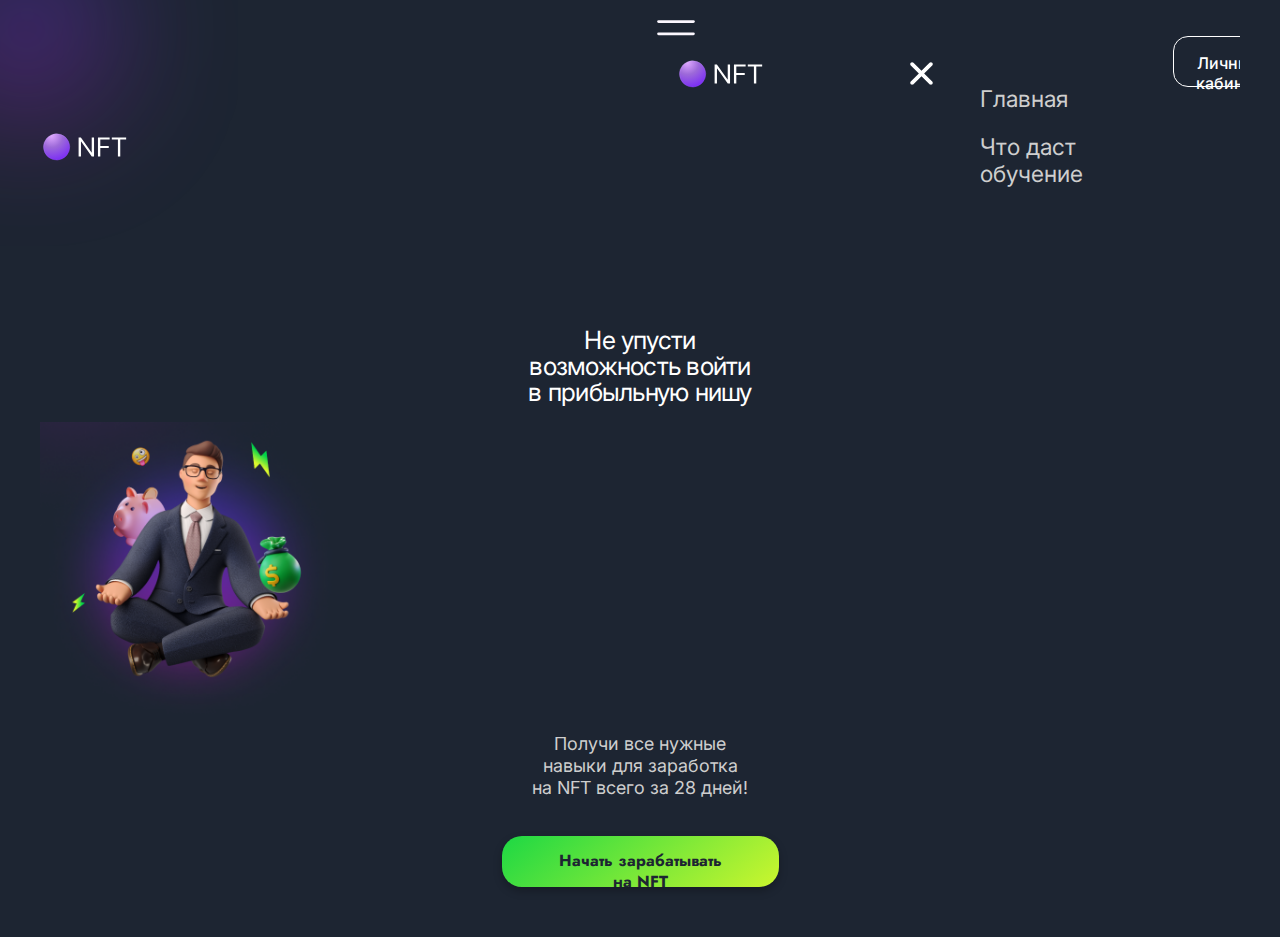
==== index.html @ 5c5ecce5 "feat: create main page (screen size 320px)" ====
<!DOCTYPE html>
<html lang="en">
<head>
  <meta charset="UTF-8">
  <meta name="viewport" content="width=device-width, initial-scale=1.0">
  <title>NFT</title>
  <link rel="preconnect" href="https://fonts.googleapis.com">
  <link rel="preconnect" href="https://fonts.gstatic.com" crossorigin>
  <link href="https://fonts.googleapis.com/css2?family=Jost&family=Inter&display=swap" rel="stylesheet">
  <link href="assets/reset.css" rel="stylesheet">
  <link href="assets/ui-kit/ui-kit.css" rel="stylesheet">
  <link href="style.css" rel="stylesheet">
  <script src="script.js"></script>
</head>
<body>
  <section class="cover__section">
    <div class="wrapper__section">
      <header class="header__section">
        <div class="header__logo-container">
          <img class="header__logo-icon" src="images/logo.svg">
        </div>
        <nav class="header__links-container">
          <input id="burger-checkbox" class="navigation__burger-checkbox" type="checkbox">
          <label class="navigation__burger-label" for="burger-checkbox">
            <img class="navigation__burger-button" src="images/burger.svg">
          </label>
          <div class="navigation__burger-menu">
            <label class="navigation__burger-label navigation__burger-label-position" for="burger-checkbox">
              <div class="header__logo-container">
                <img class="header__burger-logo-icon" src="images/logo.svg">
              </div>
              <img class="navigation__burger-button navigation__burger-button-close" src="images/close.svg">
            </label>
            <ul class="header__links-list">
              <li>
                <a class="header__links-text">Главная</a>
              </li>
              <li>
                <a class="header__links-text">Что даст обучение</a>
              </li>
            </ul>
            <button class="pa-button-normal header__button">Личный кабинет</button>
          </div>
        </nav>
      </header>
      <div class="cover__content-section">
        <div class="cover__content-container">
          <div class="cover__text-container">
            <h2 class="cover__header">Не упусти<br>возможность войти<br>в прибыльную нишу</h2>
          </div>
          <img class="cover__images" src="images/man_1.png" alt="man">
          <div class="cover__description">
            Получи все нужные<br>навыки для заработка<br>на NFT всего за 28 дней!
          </div>
          <button class="nft-button-normal cover__button">Начать зарабатывать на NFT</button>
        </div>
      </div>
    </div>
  </section>
</body>
</html>
---- assets/ui-kit/ui-kit.css ----
:root {
  --color-dark: #1d2532;
  --color-white: #ffffff;
  --color-grey: #24242480;
  --color-green: #c3f33b;
}

.nft-button-normal,
.nft-button-active {
  border-radius: 20px;
  background: var(--gr, linear-gradient(141deg, #1DD844 0%, #CBF62E 100%));
  box-shadow: 0px 4px 9px 0px rgba(0, 0, 0, 0.25);
  border: none;
  outline: none;
  padding: 20px 30px;
  cursor: pointer;

  color: var(--color-dark);
  text-align: center;
  font-family: Jost;
  font-size: 20px;
  font-style: normal;
  font-weight: 700;
  line-height: 130%;
}

.nft-button-normal:hover {
  border-radius: 20px;
  background: var(--gr, linear-gradient(141deg, #1DD844 0%, #CBF62E 100%));
  box-shadow: 0px 4px 9px 0px rgba(0, 0, 0, 0.25);
}

.nft-button-disabled {
  border-radius: 20px;
  background: var(--gr, linear-gradient(141deg, #1DD844 0%, #CBF62E 100%));
  border: none;
  outline: none;
  padding: 20px 30px;
  cursor: pointer;

  color: var(--color-grey);
  text-align: center;
  font-family: Jost;
  font-size: 20px;
  font-style: normal;
  font-weight: 500;
  line-height: 130%;
}

.pa-button-normal,
.pa-button-disabled {
  border-radius: 15px;
  border: 1px solid var(--color-white);
  background: none;
  outline: none;
  padding: 16px 22px;
  cursor: pointer;

  color: var(--color-white);
  font-family: Inter;
  font-size: 16px;
  font-style: normal;
  font-weight: 500;
  line-height: normal;
}

.pa-button-normal:hover {
  border-radius: 15px;
  border: 1px solid var(--color-green);
  color: var(--color-green);
}

.pa-button-active{
  border-radius: 15px;
  border: 1px solid var(--color-green);
  background: rgba(224, 255, 172, 0.05);
  backdrop-filter: blur(7.5px);
  padding: 16px 22px;
  outline: none;
  padding: 16px 22px;
  cursor: pointer;

  color: var(--color-green);
  font-family: Inter;
  font-size: 16px;
  font-style: normal;
  font-weight: 500;
  line-height: normal;
}
---- style.css ----
.wrapper__section {
  width: 288px;
  margin: auto;
}

@media screen and (min-width: 768px) {
  .wrapper__section {
    width: 708px;
    margin: auto;
  }
}

@media screen and (min-width: 1280px) {
  .wrapper__section {
    width: 1200px;
    margin: auto;
  }
}

@media screen and (min-width: 1440px) {
  .wrapper__section {
    width: 1400px;
    margin: auto;
  }
}

@media screen and (min-width: 1920px) {
  .wrapper__section {
    width: 1280px;
    margin: auto;
  }
}

.cover__section {
  padding: 20px 0 50px 0;
  background: var(--color-dark);
  background-image: url(images/ellipse.svg);
  background-size: 237.713px;
  background-position-x: left;
  background-repeat: no-repeat;
}

@media screen and (min-width: 1920px) {
  .cover__section {
    padding: 30px 0 135px 0;
  }
}

.header__section {
  display: flex;
  justify-content: space-between;
  align-items: center;
}

.header__logo-icon {
  width: 89px;
  height: 36px;
}

.header__burger-logo-icon {
  width: 89px;
  height: 36px;
  margin: 20px 134px 0 20px;
}

.header__links-container {

}

.navigation__burger-checkbox {
  display: none;
}

.navigation__burger-label {
  display: flex;
}

.navigation__burger-button {
  display: block;
  width: 40px;
  height: 16px;
  transition-duration: 500ms;
  cursor: pointer;
}

.navigation__burger-button-close {
  width: 45px;
  height: 45px;
  margin: 15px 16px 0 0;
}

.navigation__burger-checkbox:checked ~ .navigation__burger-label .navigation__burger-button,
.navigation__burger-checkbox:checked ~ .header__links-container .navigation__burger-button {
  transform: rotate(810deg);
  transition-duration: 1500ms;
  width: 32px;
  height: 32px;
}

.navigation__burger-menu {
  position: fixed;
  top: 0;
  right: -304px;
  overflow-y: auto;
  display: flex;
  flex-direction: column;
  width: 304px;
  border-radius: 0px 0px 0px 30px;
  background: #293344;
  transition: all 500ms cubic-bezier(0.68, -0.55, 0.27, 1.55);
}

@media screen and (min-width: 1280px) {
  .navigation__burger-menu {
    position: static;
    flex-direction: row;
    padding: 0;
    background: none;
    width: 584px;
  }
}

.navigation__burger-checkbox:checked ~ .navigation__burger-menu {
  right: 0;
  transition-duration: 1500ms;
}

.header__links-list {
  display: flex;
  flex-direction: column;
  align-items: flex-start;
  gap: 20px;
  list-style-type: none;
  margin: 50px 70px 90px 20px;
  
  color: #CECECE;
  font-family: Inter;
  font-size: 23px;
  font-style: normal;
  font-weight: 400;
  line-height: 120%;
  padding: 0;
}

.header__links-text {
  cursor: pointer;
}

.header__button {
  width: 175px;
  height: 51px;
  margin: 0 109px 60px 20px;
}

.cover__content-section {

}

.cover__content-container {

}

.cover__text-container {
  margin: 48px 0 16px 0;
}

.cover__header {
  color: var(--color-white);
  text-align: center;
  font-family: Inter;
  font-size: 25px;
  font-style: normal;
  font-weight: 400;
  line-height: 105%;
  letter-spacing: -0.75px;
  margin: 0;
}

.cover__images {
  display: block;
  width: 300px;;
}

.cover__description {
  color: #CECECE;
  text-align: center;
  font-family: Inter;
  font-size: 18px;
  font-style: normal;
  font-weight: 400;
  line-height: 120%;
  width: 239px;
  height: 63px;
  margin: 11px auto 40px auto;
}

.cover__button {
  display: block;
  width: 277px;
  height: 51px;
  font-size: 16px;
  margin: 0 auto;
  padding: 15px 30px;
}
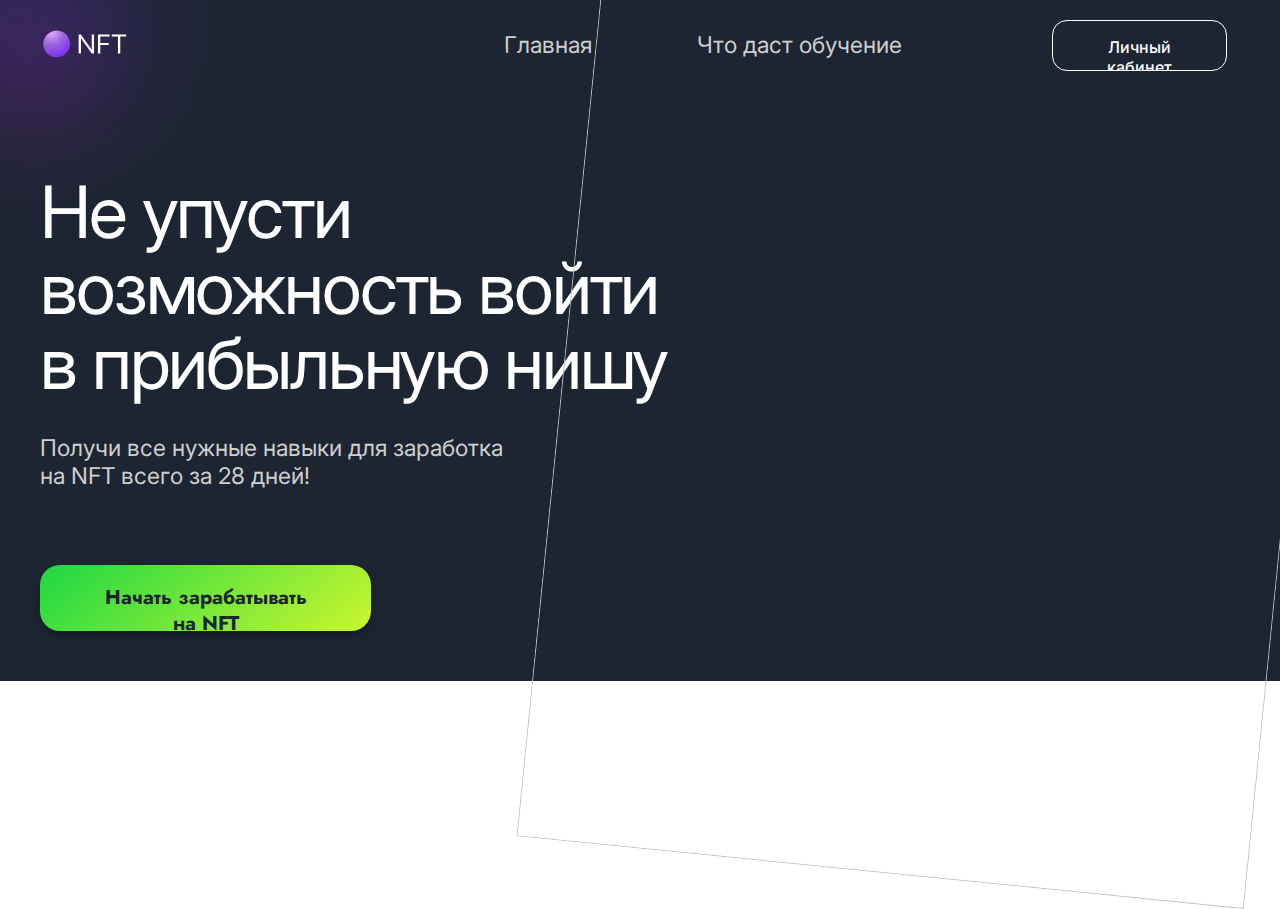
==== commit b9e252a4: "feat: create responsiveness" ====
--- a/index.html
+++ b/index.html
@@ -45,12 +45,15 @@
       </header>
       <div class="cover__content-section">
         <div class="cover__content-container">
-          <div class="cover__text-container">
-            <h2 class="cover__header">Не упусти<br>возможность войти<br>в прибыльную нишу</h2>
+          <div class="cover__content-container">
+            <div class="cover__text-container">
+              <h2 class="cover__header">Не упусти<br>возможность войти<br>в прибыльную нишу</h2>
+            </div>
+            <img class="cover__images-mobile" src="images/man_1.png" alt="man">
+            <img class="cover__images-laptop" src="images/man.svg">
           </div>
-          <img class="cover__images" src="images/man_1.png" alt="man">
           <div class="cover__description">
-            Получи все нужные<br>навыки для заработка<br>на NFT всего за 28 дней!
+            Получи все нужные навыки для заработка на NFT всего за 28 дней!
           </div>
           <button class="nft-button-normal cover__button">Начать зарабатывать на NFT</button>
         </div>
--- a/style.css
+++ b/style.css
@@ -42,7 +42,9 @@
 
 @media screen and (min-width: 1920px) {
   .cover__section {
-    padding: 30px 0 135px 0;
+    padding: 32px 0 135px 0;
+    background-size: 415px;
+    background-position-x: 14px;
   }
 }
 
@@ -52,9 +54,22 @@
   align-items: center;
 }
 
+@media screen and (min-width: 1280px) {
+  .header__section {
+    margin-bottom: 103px;
+  }
+}
+
 .header__logo-icon {
   width: 89px;
   height: 36px;
+}
+
+@media screen and (min-width: 1920px) {
+  .header__logo-icon {
+    width: 128px;
+    height: 55px;
+  }
 }
 
 .header__burger-logo-icon {
@@ -63,8 +78,10 @@
   margin: 20px 134px 0 20px;
 }
 
-.header__links-container {
-
+@media screen and (min-width: 1280px) {
+  .header__burger-logo-icon {
+    display: none;
+  }
 }
 
 .navigation__burger-checkbox {
@@ -73,6 +90,12 @@
 
 .navigation__burger-label {
   display: flex;
+}
+
+@media screen and (min-width: 1280px) {
+  .navigation__burger-label {
+    display: none;
+  }
 }
 
 .navigation__burger-button {
@@ -116,7 +139,7 @@
     flex-direction: row;
     padding: 0;
     background: none;
-    width: 584px;
+    width: 736px;
   }
 }
 
@@ -142,6 +165,16 @@
   padding: 0;
 }
 
+@media screen and (min-width: 1280px) {
+  .header__links-list {
+    display: flex;
+    flex-direction: row;
+    align-items: center;
+    gap: 105px;
+    margin: 0;
+  }
+}
+
 .header__links-text {
   cursor: pointer;
 }
@@ -152,12 +185,14 @@
   margin: 0 109px 60px 20px;
 }
 
-.cover__content-section {
-
+@media screen and (min-width: 1280px) {
+  .header__button {
+    margin: 0 0 0 150px;
+  }
 }
 
 .cover__content-container {
-
+  position: relative;
 }
 
 .cover__text-container {
@@ -176,9 +211,35 @@
   margin: 0;
 }
 
-.cover__images {
+@media screen and (min-width: 1280px) {
+  .cover__text-container {
+    margin: 0;
+  }
+  
+  .cover__header {
+    width: 717px;
+    height: 241px;
+    text-align: left;
+
+    font-size: 72px;
+    letter-spacing: -2.16px;
+  }
+}
+
+.cover__images-mobile {
   display: block;
-  width: 300px;;
+  width: 300px;
+}
+
+@media screen and (min-width: 768px) {
+  .cover__images-mobile {
+    margin: 0 auto;
+    border-radius: 30px;
+  }
+}
+
+.cover__images-laptop {
+  display: none;
 }
 
 .cover__description {
@@ -201,4 +262,41 @@
   font-size: 16px;
   margin: 0 auto;
   padding: 15px 30px;
-}+}
+
+@media screen and (min-width: 1280px) {
+  .cover__content-container {
+    position: relative;
+  }
+
+  .cover__images-mobile {
+    display: none
+  }
+
+  .cover__images-laptop {
+    display: block;
+    width: 731px;
+    height: 911px;
+    position: absolute;
+    left: 520px;
+    top: -210px;
+    transform: rotate(5.719deg);
+  }
+
+  .cover__description {
+    width: 499px;
+    height: 63px;
+    text-align: left;
+    font-size: 23px;
+    margin: 20px 0 67px 0;
+  }
+
+  .cover__button {
+    display: block;
+    width: 331px;
+    height: 66px;
+    font-size: 20px;
+    margin: 0;
+    padding: 20px 30px;
+  }
+}
